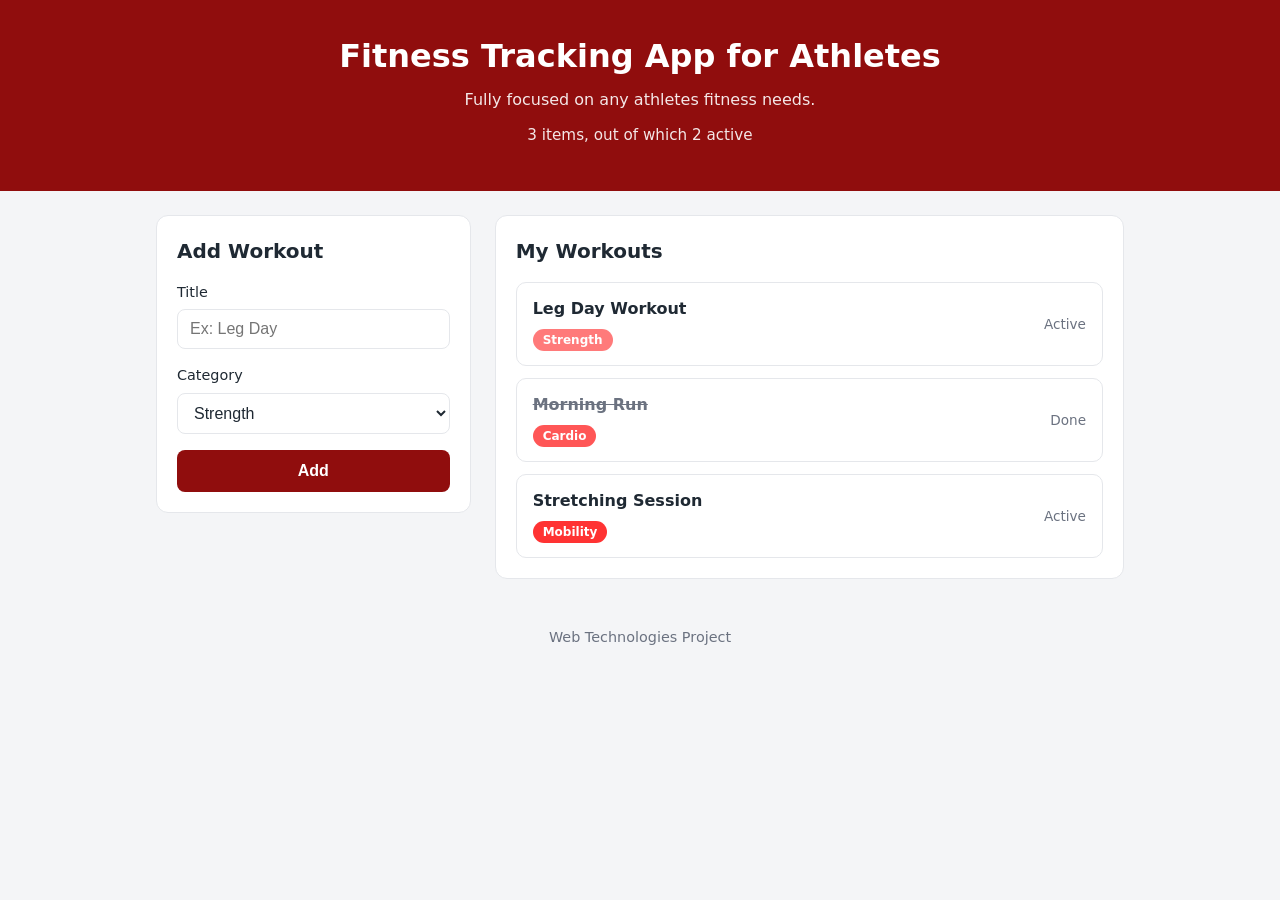
==== frontend/static/index.html @ 55c62405 "Text update for etapa-01" ====
<!DOCTYPE html>
<html lang="en">
<head>
    <meta charset="UTF-8" />
    <meta name="viewport" content="width=device-width, initial-scale=1.0" />
    <title>Fitness Tracking App - Mockup</title>
    <link rel="stylesheet" href="styles/style.css" />
</head>
<body>
    <header class="app-header">
        <h1>Fitness Tracking App for Athletes</h1>
        <p>Fully focused on any athletes fitness needs.</p>
        <p class="app-count">3 items, out of which 2 active</p>
    </header>
    <main class="container">
        <section class="panel">
            <h2>Add Workout</h2>
            <form class="item-form">
                <label>Title <input type="text" name="title" placeholder="Ex: Leg Day" /></label>
                <label>Category
                    <select name="category">
                        <option value="strength">Strength</option>
                        <option value="cardio">Cardio</option>
                        <option value="mobility">Mobility</option>
                    </select>
                </label>
                <button type="submit">Add</button>
            </form>
        </section>
        <section class="panel">
            <h2>My Workouts</h2>
            <ul class="item-list">
                <li class="item-card">
                    <div>
                        <h3>Leg Day Workout</h3>
                        <span class="badge badge-strength">Strength</span>
                    </div>
                    <span class="status">Active</span>
                </li>
                <li class="item-card done">
                    <div>
                        <h3>Morning Run</h3>
                        <span class="badge badge-cardio">Cardio</span>
                    </div>
                    <span class="status">Done</span>
                </li>
                <li class="item-card">
                    <div>
                        <h3>Stretching Session</h3>
                        <span class="badge badge-mobility">Mobility</span>
                    </div>
                    <span class="status">Active</span>
                </li>
            </ul>
        </section>
    </main>
    <footer class="app-footer">Web Technologies Project</footer>
</body>
</html>
---- frontend/static/styles/style.css ----
* {
  box-sizing: border-box;
}

:root {
  --bg: #f4f5f7;
  --card: #ffffff;
  --text: #1f2933;
  --muted: #6b7280;
  --accent: #900d0d;
  --accent-dark: #ff0000;
  --accent-soft: #ede9fe;
  --border: #e5e7eb;
}

body {
  margin: 0;
  font-family: system-ui, -apple-system, "Segoe UI", Roboto, sans-serif;
  background: var(--bg);
  color: var(--text);
  line-height: 1.5;
}

.app-header {
  background: var(--accent);
  color: #ffffff;
  text-align: center;
  padding: 32px 16px;
}

.app-header h1 {
  margin: 0 0 8px 0;
  font-size: 2rem;
}

.app-header p {
  margin: 0 0 12px 0;
  opacity: 0.9;
}

.app-count {
  font-size: 0.95rem;
  opacity: 0.8;
}

.container {
  max-width: 1000px;
  margin: 24px auto;
  padding: 0 16px;
  display: grid;
  grid-template-columns: 1fr 2fr;
  gap: 24px;
  align-items: start;
}

.panel {
  background: var(--card);
  border: 1px solid var(--border);
  border-radius: 12px;
  padding: 20px;
}

.panel h2 {
  margin-top: 0;
  font-size: 1.25rem;
  margin-bottom: 16px;
}

.item-form {
  display: flex;
  flex-direction: column;
  gap: 16px;
}

.item-form label {
  display: flex;
  flex-direction: column;
  gap: 6px;
  font-weight: 500;
  font-size: 0.9rem;
}

.item-form input,
.item-form select {
  padding: 10px 12px;
  border: 1px solid var(--border);
  border-radius: 8px;
  background: var(--card);
  color: var(--text);
  font-size: 1rem;
}

.item-form input:focus,
.item-form select:focus {
  outline: none;
  border-color: var(--accent);
}

.item-form button {
  background: var(--accent);
  color: #ffffff;
  border: none;
  border-radius: 8px;
  padding: 12px;
  font-size: 1rem;
  font-weight: 600;
  cursor: pointer;
  transition: background 0.2s;
}

.item-form button:hover {
  background: var(--accent-dark);
}

.item-list {
  list-style: none;
  padding: 0;
  margin: 0;
  display: flex;
  flex-direction: column;
  gap: 12px;
}

.item-card {
  display: flex;
  justify-content: space-between;
  align-items: center;
  padding: 14px 16px;
  border: 1px solid var(--border);
  border-radius: 10px;
  background: var(--card);
  transition: border-color 0.2s, background 0.2s;
}

.item-card:hover {
  border-color: var(--accent);
  background: var(--accent-soft);
}

.item-card div h3 {
  margin: 0 0 6px 0;
  font-size: 1rem;
}

.badge {
  display: inline-block;
  padding: 2px 10px;
  border-radius: 50px;
  font-size: 0.75rem;
  font-weight: 600;
  color: #ffffff;
  background: var(--accent);
}

.badge-strength {
  background: #ff7a7a;
}

.badge-cardio {
  background: #ff5656;
}

.badge-mobility {
  background: #ff3333;
}

.status {
  font-size: 0.85rem;
  font-weight: 500;
  color: var(--muted);
}

.item-card.done h3 {
  text-decoration: line-through;
  color: var(--muted);
}

.app-footer {
  text-align: center;
  padding: 24px;
  color: var(--muted);
  font-size: 0.9rem;
}

:focus-visible {
  outline: 2px solid var(--accent);
  outline-offset: 2px;
}

@media (max-width: 700px) {
  .container {
    grid-template-columns: 1fr;
  }
}

@media (prefers-color-scheme: dark) {
  :root {
    --bg: #14121d;
    --card: #1e1b2e;
    --text: #e5e7eb;
    --muted: #9ca3af;
    --border: #352f4d;
    --accent-soft: #2a2342;
  }
}
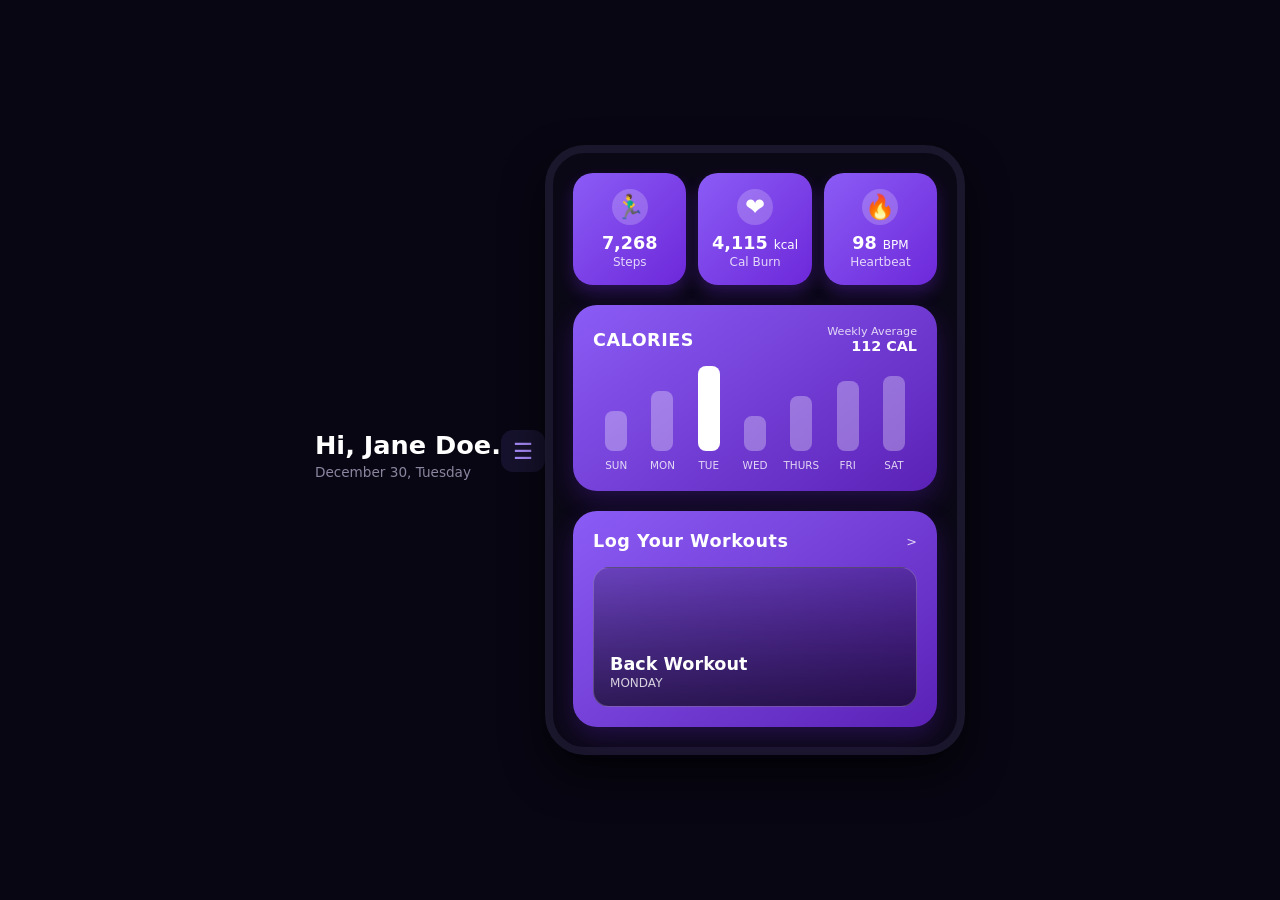
==== commit 0de6357a: ""Stage 2: data logic in JavaScript + updated HTML & CSS"" ====
--- a/frontend/static/index.html
+++ b/frontend/static/index.html
@@ -3,57 +3,69 @@
 <head>
     <meta charset="UTF-8" />
     <meta name="viewport" content="width=device-width, initial-scale=1.0" />
-    <title>Fitness Tracking App - Mockup</title>
+    <title>Fitness Tracking App</title>
     <link rel="stylesheet" href="styles/style.css" />
 </head>
 <body>
     <header class="app-header">
-        <h1>Fitness Tracking App for Athletes</h1>
-        <p>Fully focused on any athletes fitness needs.</p>
-        <p class="app-count">3 items, out of which 2 active</p>
+        <div class="header-top">
+            <div>
+                <h1>Hi, Jane Doe.</h1>
+                <p>December 30, Tuesday</p>
+            </div>
+            <span class="menu-icon">☰</span>
+        </div>
     </header>
+
     <main class="container">
-        <section class="panel">
-            <h2>Add Workout</h2>
-            <form class="item-form">
-                <label>Title <input type="text" name="title" placeholder="Ex: Leg Day" /></label>
-                <label>Category
-                    <select name="category">
-                        <option value="strength">Strength</option>
-                        <option value="cardio">Cardio</option>
-                        <option value="mobility">Mobility</option>
-                    </select>
-                </label>
-                <button type="submit">Add</button>
-            </form>
+        <section class="metrics-grid">
+            <div class="metric-card">
+                <div class="metric-icon">🏃‍♂️</div>
+                <div class="metric-value">7,268</div>
+                <div class="metric-label">Steps</div>
+            </div>
+            <div class="metric-card">
+                <div class="metric-icon">❤️</div>
+                <div class="metric-value">4,115 <span class="unit">kcal</span></div>
+                <div class="metric-label">Cal Burn</div>
+            </div>
+            <div class="metric-card">
+                <div class="metric-icon">🔥</div>
+                <div class="metric-value">98 <span class="unit">BPM</span></div>
+                <div class="metric-label">Heartbeat</div>
+            </div>
         </section>
-        <section class="panel">
-            <h2>My Workouts</h2>
-            <ul class="item-list">
-                <li class="item-card">
-                    <div>
-                        <h3>Leg Day Workout</h3>
-                        <span class="badge badge-strength">Strength</span>
-                    </div>
-                    <span class="status">Active</span>
-                </li>
-                <li class="item-card done">
-                    <div>
-                        <h3>Morning Run</h3>
-                        <span class="badge badge-cardio">Cardio</span>
-                    </div>
-                    <span class="status">Done</span>
-                </li>
-                <li class="item-card">
-                    <div>
-                        <h3>Stretching Session</h3>
-                        <span class="badge badge-mobility">Mobility</span>
-                    </div>
-                    <span class="status">Active</span>
-                </li>
-            </ul>
+
+        <section class="panel calories-panel">
+            <div class="panel-header-row">
+                <h2>CALORIES</h2>
+                <span class="sub-text">Weekly Average<br><strong>112 CAL</strong></span>
+            </div>
+            <div class="chart-bars">
+                <div class="bar-col"><span></span><label>SUN</label></div>
+                <div class="bar-col"><span></span><label>MON</label></div>
+                <div class="bar-col active"><span></span><label>TUE</label></div>
+                <div class="bar-col"><span></span><label>WED</label></div>
+                <div class="bar-col"><span></span><label>THURS</label></div>
+                <div class="bar-col"><span></span><label>FRI</label></div>
+                <div class="bar-col"><span></span><label>SAT</label></div>
+            </div>
+        </section>
+
+        <section class="panel plan-panel">
+            <div class="panel-header-row">
+                <h2>Log Your Workouts</h2>
+                <a href="#" class="view-all"> &gt;</a>
+            </div>
+            <div class="workout-banner-card">
+                <div class="workout-info">
+                    <h3>Back Workout</h3>
+                    <p>MONDAY</p>
+                </div>
+            </div>
         </section>
     </main>
-    <footer class="app-footer">Web Technologies Project</footer>
+
+    <script src="exercises.js"></script>
 </body>
 </html>
--- a/frontend/static/styles/style.css
+++ b/frontend/static/styles/style.css
@@ -2,204 +2,200 @@
   box-sizing: border-box;
 }
 
-:root {
-  --bg: #f4f5f7;
-  --card: #ffffff;
-  --text: #1f2933;
-  --muted: #6b7280;
-  --accent: #900d0d;
-  --accent-dark: #ff0000;
-  --accent-soft: #ede9fe;
-  --border: #e5e7eb;
-}
-
 body {
   margin: 0;
   font-family: system-ui, -apple-system, "Segoe UI", Roboto, sans-serif;
-  background: var(--bg);
-  color: var(--text);
-  line-height: 1.5;
+  background: #080612;
+  color: #ffffff;
+  display: flex;
+  justify-content: center;
+  align-items: center;
+  min-height: 100vh;
+}
+
+.container {
+  width: 100%;
+  max-width: 420px;
+  background: #0b0816;
+  padding: 20px;
+  display: flex;
+  flex-direction: column;
+  gap: 20px;
+  border-radius: 40px;
+  box-shadow: 0 20px 40px rgba(0, 0, 0, 0.6);
+  border: 8px solid #1a162b;
 }
 
 .app-header {
-  background: var(--accent);
+  padding: 10px 0 0 0;
+}
+
+.header-top {
+  display: flex;
+  justify-content: space-between;
+  align-items: flex-start;
+}
+
+.app-header h1 {
+  margin: 0 0 4px 0;
+  font-size: 1.6rem;
+  font-weight: 700;
+}
+
+.app-header p {
+  margin: 0;
+  color: #8c85a0;
+  font-size: 0.85rem;
+}
+
+.menu-icon {
+  font-size: 1.4rem;
+  color: #a78bfa;
+  cursor: pointer;
+  background: #16122d;
+  padding: 8px 12px;
+  border-radius: 12px;
+}
+
+.metrics-grid {
+  display: grid;
+  grid-template-columns: repeat(3, 1fr);
+  gap: 12px;
+}
+
+.metric-card {
+  background: linear-gradient(135deg, #8b5cf6 0%, #6d28d9 100%);
+  border-radius: 20px;
+  padding: 16px 10px;
+  display: flex;
+  flex-direction: column;
+  align-items: center;
+  text-align: center;
+  box-shadow: 0 8px 16px rgba(109, 40, 217, 0.3);
+}
+
+.metric-icon {
+  font-size: 1.5rem;
+  margin-bottom: 8px;
+  background: rgba(255, 255, 255, 0.2);
+  width: 36px;
+  height: 36px;
+  display: flex;
+  align-items: center;
+  justify-content: center;
+  border-radius: 50%;
+}
+
+.metric-value {
+  font-size: 1.1rem;
+  font-weight: 700;
+  margin-bottom: 2px;
+}
+
+.metric-value .unit {
+  font-size: 0.75rem;
+  font-weight: 500;
+}
+
+.metric-label {
+  font-size: 0.75rem;
+  color: rgba(255, 255, 255, 0.8);
+}
+
+.panel {
+  background: linear-gradient(145deg, #8b5cf6 0%, #5b21b6 100%);
+  border-radius: 24px;
+  padding: 20px;
+  box-shadow: 0 10px 25px rgba(91, 33, 182, 0.3);
+}
+
+.panel-header-row {
+  display: flex;
+  justify-content: space-between;
+  align-items: center;
+  margin-bottom: 16px;
+}
+
+.panel h2 {
+  margin: 0;
+  font-size: 1.1rem;
+  letter-spacing: 0.5px;
+  font-weight: 700;
+}
+
+.sub-text {
+  font-size: 0.7rem;
+  text-align: right;
+  color: rgba(255, 255, 255, 0.8);
+  line-height: 1.2;
+}
+
+.sub-text strong {
+  font-size: 0.9rem;
   color: #ffffff;
-  text-align: center;
-  padding: 32px 16px;
-}
-
-.app-header h1 {
-  margin: 0 0 8px 0;
-  font-size: 2rem;
-}
-
-.app-header p {
-  margin: 0 0 12px 0;
-  opacity: 0.9;
-}
-
-.app-count {
-  font-size: 0.95rem;
-  opacity: 0.8;
-}
-
-.container {
-  max-width: 1000px;
-  margin: 24px auto;
-  padding: 0 16px;
-  display: grid;
-  grid-template-columns: 1fr 2fr;
-  gap: 24px;
-  align-items: start;
-}
-
-.panel {
-  background: var(--card);
-  border: 1px solid var(--border);
-  border-radius: 12px;
-  padding: 20px;
-}
-
-.panel h2 {
-  margin-top: 0;
-  font-size: 1.25rem;
-  margin-bottom: 16px;
-}
-
-.item-form {
+}
+
+.view-all {
+  font-size: 0.8rem;
+  color: rgba(255, 255, 255, 0.8);
+  text-decoration: none;
+}
+
+.chart-bars {
+  display: flex;
+  justify-content: space-between;
+  align-items: flex-end;
+  height: 100px;
+  padding-top: 10px;
+}
+
+.bar-col {
   display: flex;
   flex-direction: column;
-  gap: 16px;
-}
-
-.item-form label {
-  display: flex;
-  flex-direction: column;
-  gap: 6px;
-  font-weight: 500;
-  font-size: 0.9rem;
-}
-
-.item-form input,
-.item-form select {
-  padding: 10px 12px;
-  border: 1px solid var(--border);
+  align-items: center;
+  gap: 8px;
+  flex: 1;
+}
+
+.bar-col span {
+  width: 22px;
+  height: 45px;
+  background: rgba(255, 255, 255, 0.3);
   border-radius: 8px;
-  background: var(--card);
-  color: var(--text);
-  font-size: 1rem;
-}
-
-.item-form input:focus,
-.item-form select:focus {
-  outline: none;
-  border-color: var(--accent);
-}
-
-.item-form button {
-  background: var(--accent);
-  color: #ffffff;
-  border: none;
-  border-radius: 8px;
-  padding: 12px;
-  font-size: 1rem;
-  font-weight: 600;
-  cursor: pointer;
-  transition: background 0.2s;
-}
-
-.item-form button:hover {
-  background: var(--accent-dark);
-}
-
-.item-list {
-  list-style: none;
-  padding: 0;
-  margin: 0;
-  display: flex;
-  flex-direction: column;
-  gap: 12px;
-}
-
-.item-card {
-  display: flex;
-  justify-content: space-between;
-  align-items: center;
-  padding: 14px 16px;
-  border: 1px solid var(--border);
-  border-radius: 10px;
-  background: var(--card);
-  transition: border-color 0.2s, background 0.2s;
-}
-
-.item-card:hover {
-  border-color: var(--accent);
-  background: var(--accent-soft);
-}
-
-.item-card div h3 {
-  margin: 0 0 6px 0;
-  font-size: 1rem;
-}
-
-.badge {
-  display: inline-block;
-  padding: 2px 10px;
-  border-radius: 50px;
+  transition: height 0.2s;
+}
+
+.bar-col:nth-child(1) span { height: 40px; }
+.bar-col:nth-child(2) span { height: 60px; }
+.bar-col:nth-child(3) span { height: 85px; background: #ffffff; }
+.bar-col:nth-child(4) span { height: 35px; }
+.bar-col:nth-child(5) span { height: 55px; }
+.bar-col:nth-child(6) span { height: 70px; }
+.bar-col:nth-child(7) span { height: 75px; }
+
+.bar-col label {
+  font-size: 0.65rem;
+  color: rgba(255, 255, 255, 0.8);
+}
+
+.workout-banner-card {
+  background: linear-gradient(rgba(0, 0, 0, 0.2), rgba(0, 0, 0, 0.6)), url('https://images.unsplash.com/photo-1534438327276-14e5300c3a48?auto=format&fit=crop&w=600&q=80') center/cover;
+  border-radius: 16px;
+  height: 140px;
+  padding: 16px;
+  display: flex;
+  align-items: flex-end;
+  border: 1px solid rgba(255, 255, 255, 0.2);
+}
+
+.workout-info h3 {
+  margin: 0 0 2px 0;
+  font-size: 1.1rem;
+  font-weight: 700;
+}
+
+.workout-info p {
+  margin: 0;
   font-size: 0.75rem;
-  font-weight: 600;
-  color: #ffffff;
-  background: var(--accent);
-}
-
-.badge-strength {
-  background: #ff7a7a;
-}
-
-.badge-cardio {
-  background: #ff5656;
-}
-
-.badge-mobility {
-  background: #ff3333;
-}
-
-.status {
-  font-size: 0.85rem;
-  font-weight: 500;
-  color: var(--muted);
-}
-
-.item-card.done h3 {
-  text-decoration: line-through;
-  color: var(--muted);
-}
-
-.app-footer {
-  text-align: center;
-  padding: 24px;
-  color: var(--muted);
-  font-size: 0.9rem;
-}
-
-:focus-visible {
-  outline: 2px solid var(--accent);
-  outline-offset: 2px;
-}
-
-@media (max-width: 700px) {
-  .container {
-    grid-template-columns: 1fr;
-  }
-}
-
-@media (prefers-color-scheme: dark) {
-  :root {
-    --bg: #14121d;
-    --card: #1e1b2e;
-    --text: #e5e7eb;
-    --muted: #9ca3af;
-    --border: #352f4d;
-    --accent-soft: #2a2342;
-  }
+  color: rgba(255, 255, 255, 0.8);
 }
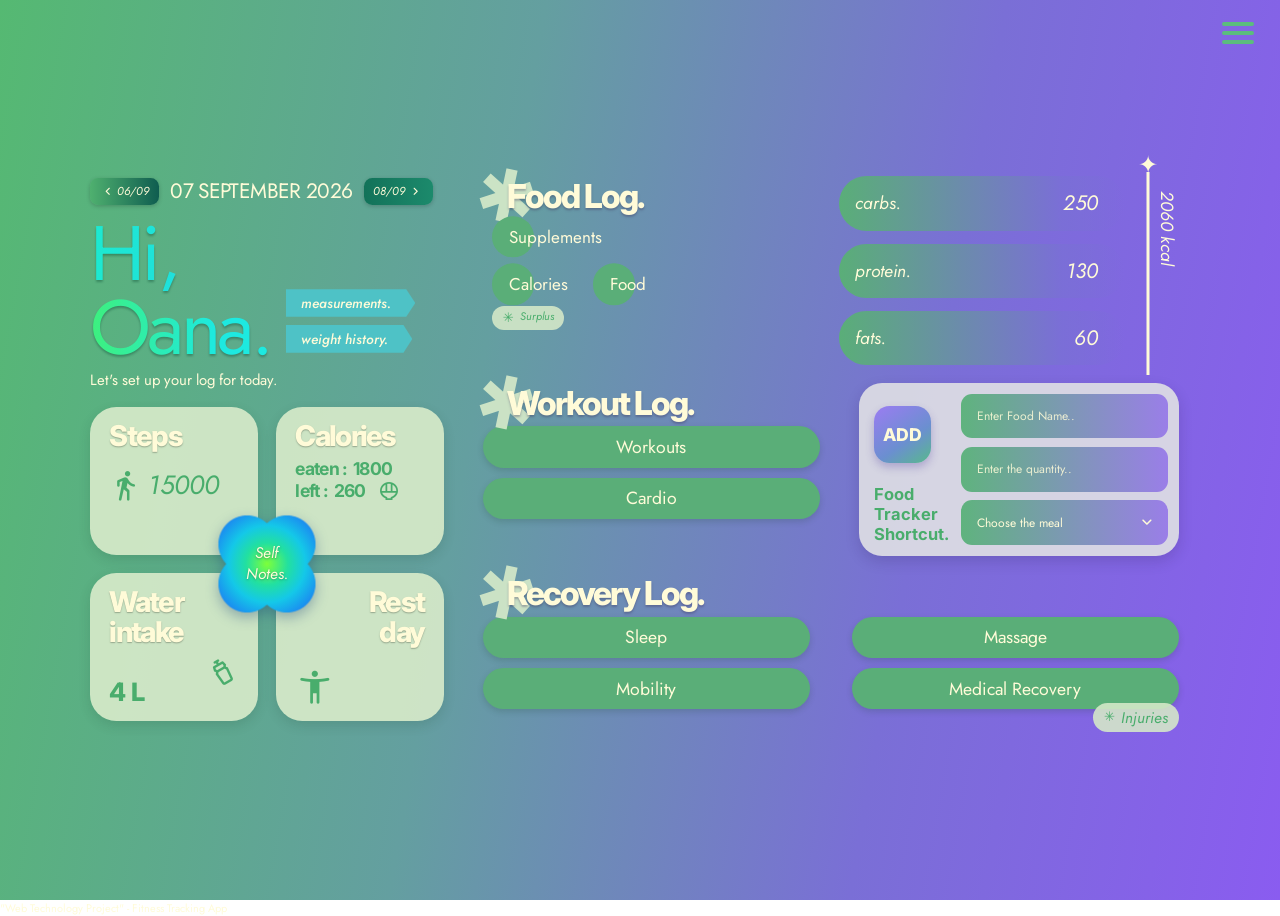
==== commit 45e04718: "Updated the HTML with the table names from the DB diagram + rewritten the CSS according to a persona" ====
--- a/frontend/static/index.html
+++ b/frontend/static/index.html
@@ -4,68 +4,159 @@
     <meta charset="UTF-8" />
     <meta name="viewport" content="width=device-width, initial-scale=1.0" />
     <title>Fitness Tracking App</title>
+    <link rel="preconnect" href="https://fonts.googleapis.com" />
+    <link rel="preconnect" href="https://fonts.gstatic.com" crossorigin />
+    <link href="https://fonts.googleapis.com/css2?family=Inter:wght@500;700;800&family=Jost:ital,wght@0,300;0,400;0,500;1,400;1,500&display=swap" rel="stylesheet" />
+    <link href="https://fonts.googleapis.com/css2?family=Material+Symbols+Rounded:opsz,wght,FILL,GRAD@24,500,0,0" rel="stylesheet" />
     <link rel="stylesheet" href="styles/style.css" />
 </head>
 <body>
-    <header class="app-header">
-        <div class="header-top">
-            <div>
-                <h1>Hi, Jane Doe.</h1>
-                <p>December 30, Tuesday</p>
+    <button type="button" class="menu-btn" aria-label="Menu">
+        <span></span><span></span><span></span>
+    </button>
+
+    <main class="dashboard">
+
+        <section class="left-col" aria-label="Daily summary">
+
+            <nav class="date-nav" aria-label="Date navigation">
+                <a href="#" id="prevDay" class="date-chip prev" aria-label="Previous day">
+                    <span class="material-symbols-rounded">chevron_left</span>
+                    <span id="prevLabel">06/09</span>
+                </a>
+                <h2 id="currentDate" class="current-date">07 September 2026</h2>
+                <a href="#" id="nextDay" class="date-chip next" aria-label="Next day">
+                    <span id="nextLabel">08/09</span>
+                    <span class="material-symbols-rounded">chevron_right</span>
+                </a>
+            </nav>
+
+            <div class="greeting-row">
+                <h1 class="greeting">
+                    <span class="hi">Hi,</span>
+                    <span class="name"><span id="userName">Oana</span>.</span>
+                </h1>
+                <div class="shortcuts">
+                    <button type="button" class="tag-link" data-table="Measurements">measurements.</button>
+                    <button type="button" class="tag-link" data-table="WeightHistory">weight history.</button>
+                </div>
             </div>
-            <span class="menu-icon">☰</span>
-        </div>
-    </header>
 
-    <main class="container">
-        <section class="metrics-grid">
-            <div class="metric-card">
-                <div class="metric-icon">🏃‍♂️</div>
-                <div class="metric-value">7,268</div>
-                <div class="metric-label">Steps</div>
-            </div>
-            <div class="metric-card">
-                <div class="metric-icon">❤️</div>
-                <div class="metric-value">4,115 <span class="unit">kcal</span></div>
-                <div class="metric-label">Cal Burn</div>
-            </div>
-            <div class="metric-card">
-                <div class="metric-icon">🔥</div>
-                <div class="metric-value">98 <span class="unit">BPM</span></div>
-                <div class="metric-label">Heartbeat</div>
+            <p class="subtitle">Let's set up your log for today.</p>
+
+            <div class="stat-grid">
+
+                <article class="stat-card steps" data-table="DailyLog.Steps">
+                    <h3>Steps</h3>
+                    <p class="stat-big">
+                        <span class="material-symbols-rounded">directions_walk</span>
+                        <span id="steps">15000</span>
+                    </p>
+                </article>
+
+                <article class="stat-card calories" data-table="DailyLog.CaloriesEaten">
+                    <h3>Calories</h3>
+                    <p class="stat-line">eaten : <b id="calEaten">1800</b></p>
+                    <p class="stat-line">left : <b id="calLeft">260</b>
+                        <span class="material-symbols-rounded">rice_bowl</span>
+                    </p>
+                </article>
+
+                <article class="stat-card water" data-table="DailyLog.WaterIntake">
+                    <h3>Water<br>intake</h3>
+                    <div class="water-row">
+                        <p class="stat-value" id="water">4 L</p>
+                        <span class="material-symbols-rounded water-icon">water_bottle</span>
+                    </div>
+                </article>
+
+                <article class="stat-card rest" data-table="Workouts">
+                    <h3>Rest<br>day</h3>
+                    <span class="material-symbols-rounded rest-icon">accessibility_new</span>
+                </article>
+
+                <!-- Buton central -->
+                <button type="button" class="self-notes" data-table="DailyLog.SelfNotes">
+                    <span>Self<br>Notes.</span>
+                </button>
             </div>
         </section>
 
-        <section class="panel calories-panel">
-            <div class="panel-header-row">
-                <h2>CALORIES</h2>
-                <span class="sub-text">Weekly Average<br><strong>112 CAL</strong></span>
+        <section class="food-log" aria-labelledby="foodLogTitle">
+            <div class="food-left">
+                <h2 class="section-title" id="foodLogTitle">Food Log.</h2>
+                <div class="chip-cloud">
+                    <button type="button" class="chip chip-wide" data-table="Supplements">Supplements</button>
+                    <button type="button" class="chip" data-table="Calories">Calories</button>
+                    <button type="button" class="chip" data-table="FoodTracker">Food</button>
+                    <button type="button" class="mini-tag" data-table="Calories.Surplus">
+                        <span class="star">✳</span> Surplus
+                    </button>
+                </div>
             </div>
-            <div class="chart-bars">
-                <div class="bar-col"><span></span><label>SUN</label></div>
-                <div class="bar-col"><span></span><label>MON</label></div>
-                <div class="bar-col active"><span></span><label>TUE</label></div>
-                <div class="bar-col"><span></span><label>WED</label></div>
-                <div class="bar-col"><span></span><label>THURS</label></div>
-                <div class="bar-col"><span></span><label>FRI</label></div>
-                <div class="bar-col"><span></span><label>SAT</label></div>
+
+            <div class="macros">
+                <button type="button" class="macro" style="--w:100%" data-table="NutritionalValues.Carbs">
+                    <span>carbs.</span><b id="carbs">250</b>
+                </button>
+                <button type="button" class="macro" style="--w:82%" data-table="NutritionalValues.Protein">
+                    <span>protein.</span><b id="protein">130</b>
+                </button>
+                <button type="button" class="macro" style="--w:64%" data-table="NutritionalValues.Fats">
+                    <span>fats.</span><b id="fats">60</b>
+                </button>
+                <button type="button" class="kcal-line" data-table="FoodTracker" aria-label="Total calories">
+                    <span class="spark">✦</span>
+                    <span class="kcal-text"><span id="kcal">2060</span> kcal</span>
+                </button>
             </div>
         </section>
 
-        <section class="panel plan-panel">
-            <div class="panel-header-row">
-                <h2>Log Your Workouts</h2>
-                <a href="#" class="view-all"> &gt;</a>
+
+        <section class="workout-log" aria-labelledby="workoutLogTitle">
+            <h2 class="section-title" id="workoutLogTitle">Workout Log.</h2>
+            <div class="btn-stack">
+                <button type="button" class="pill-btn" data-table="Workouts">Workouts</button>
+                <button type="button" class="pill-btn" data-table="Cardio">Cardio</button>
             </div>
-            <div class="workout-banner-card">
-                <div class="workout-info">
-                    <h3>Back Workout</h3>
-                    <p>MONDAY</p>
+        </section>
+
+    
+        <section class="tracker" aria-labelledby="trackerTitle">
+            <div class="tracker-side">
+                <button type="button" class="add-btn" data-table="FoodTracker">ADD</button>
+                <h2 class="tracker-title" id="trackerTitle">Food<br>Tracker<br>Shortcut.</h2>
+            </div>
+            <div class="tracker-fields">
+                <input class="field" type="text" name="food" placeholder="Enter Food Name.." aria-label="Food name" />
+                <input class="field" type="number" name="grams" min="1" placeholder="Enter the quantity.." aria-label="Quantity (grams)" />
+                <div class="select-wrap">
+                    <select class="field" name="meal" aria-label="Meal">
+                        <option value="" selected disabled>Choose the meal</option>
+                        <option>Breakfast</option>
+                        <option>Lunch</option>
+                        <option>Dinner</option>
+                        <option>Snack</option>
+                    </select>
+                    <span class="material-symbols-rounded">expand_more</span>
                 </div>
             </div>
         </section>
+
+        <section class="recovery-log" aria-labelledby="recoveryLogTitle">
+            <h2 class="section-title" id="recoveryLogTitle">Recovery Log.</h2>
+            <div class="btn-grid">
+                <button type="button" class="pill-btn" data-table="Sleep">Sleep</button>
+                <button type="button" class="pill-btn" data-table="Massage">Massage</button>
+                <button type="button" class="pill-btn" data-table="Mobility">Mobility</button>
+                <button type="button" class="pill-btn" data-table="MedicalRecovery">Medical Recovery</button>
+                <button type="button" class="mini-tag injuries-tag" data-table="Injuries">
+                    <span class="star">✳</span> Injuries
+                </button>
+            </div>
+        </section>
     </main>
-
+    <div>"Web Technology Project" - Fitness Tracking App</div>
     <script src="exercises.js"></script>
 </body>
 </html>
--- a/frontend/static/styles/style.css
+++ b/frontend/static/styles/style.css
@@ -1,201 +1,584 @@
-* {
-  box-sizing: border-box;
-}
+
+:root {
+  --cream: #fffbd8;
+  --green: #5aae78;
+  --green-hover: #4c9f6b;
+  --green-text: #49ad6c;
+  --card: rgba(214, 234, 201, 0.92);
+  --panel: rgba(222, 222, 228, 0.92);
+
+  --font-body: "Jost", system-ui, -apple-system, "Segoe UI", sans-serif;
+  --font-head: "Inter", system-ui, -apple-system, "Segoe UI", sans-serif;
+
+  --radius-xl: 2.4rem;
+  --title-shadow: 0 0.2rem 0.2rem rgba(60, 50, 90, 0.35);
+}
+
+
+html { font-size: clamp(9px, min(0.86vw, 1.55vh), 16px); }
+
+* { box-sizing: border-box; }
+
+html, body { margin: 0; }
 
 body {
+  min-height: 100vh;
+  font-family: var(--font-body);
+  color: var(--cream);
+  background: linear-gradient(100deg, #55b972 0%, #649fa0 38%, #7a6fd6 70%, #8a5cf0 100%) fixed;
+  overflow-x: hidden;
+}
+
+a { color: inherit; text-decoration: none; }
+
+button {
+  font: inherit;
+  color: inherit;
+  background: none;
+  border: 0;
+  padding: 0;
+  cursor: pointer;
+}
+
+:is(a, button, input, select):focus-visible {
+  outline: 3px solid var(--cream);
+  outline-offset: 3px;
+}
+
+.material-symbols-rounded { line-height: 1; user-select: none; }
+
+
+.menu-btn {
+  position: fixed;
+  top: 1.6rem;
+  right: 2rem;
+  z-index: 20;
+  display: flex;
+  flex-direction: column;
+  gap: 0.45rem;
+  padding: 0.4rem;
+}
+.menu-btn span {
+  width: 2.9rem;
+  height: 0.38rem;
+  border-radius: 0.2rem;
+  background: #5bbd7d;
+  transition: background 0.2s;
+}
+.menu-btn:hover span { background: var(--cream); }
+
+
+.dashboard {
+  max-width: 105rem;
+  min-height: 100vh;
+  margin: 0 auto;
+  padding: 3.2rem 3.5rem 2.4rem 2.5rem;
+  display: grid;
+  grid-template-columns: minmax(0, 1.05fr) minmax(0, 1fr) minmax(0, 0.95fr);
+  grid-template-areas:
+    "left food     food"
+    "left workout  tracker"
+    "left recovery recovery";
+  column-gap: 3.5rem;
+  row-gap: 1.6rem;
+  align-content: center;
+  align-items: start;
+}
+
+.left-col     { grid-area: left; max-width: 36rem; }
+.food-log     { grid-area: food; }
+.workout-log  { grid-area: workout; }
+.tracker      { grid-area: tracker; }
+.recovery-log { grid-area: recovery; }
+
+
+.date-nav {
+  display: flex;
+  align-items: center;
+  flex-wrap: nowrap;
+  gap: 1rem;
+}
+
+.date-chip {
+  flex-shrink: 0;
+  display: inline-flex;
+  align-items: center;
+  gap: 0.25rem;
+  padding: 0.5rem 0.9rem;
+  border-radius: 0.75rem;
+  background: linear-gradient(90deg, #127259, #1c8a6c);
+  font-style: italic;
+  font-size: 1.05rem;
+  white-space: nowrap;
+  box-shadow: 0 0.12rem 0.4rem rgba(0, 0, 0, 0.2);
+  transition: transform 0.15s, filter 0.15s;
+}
+.date-chip .material-symbols-rounded { font-size: 1.4rem; }
+.date-chip.prev { background: linear-gradient(90deg, #4fb06f, #0f5d50); }
+.date-chip:hover { transform: translateY(-2px); filter: brightness(1.1); }
+
+.current-date {
   margin: 0;
-  font-family: system-ui, -apple-system, "Segoe UI", Roboto, sans-serif;
-  background: #080612;
-  color: #ffffff;
-  display: flex;
-  justify-content: center;
+  font-weight: 400;
+  font-size: 1.9rem;
+  letter-spacing: -0.03em;
+  text-transform: uppercase;
+  white-space: nowrap;
+}
+
+
+.greeting-row {
+  display: flex;
+  align-items: flex-end;
+  gap: 1.4rem;
+  flex-wrap: wrap;
+}
+
+.greeting {
+  margin: 1rem 0 0;
+  display: flex;
+  flex-direction: column;
+  font-weight: 400;
+  font-size: 7rem;
+  line-height: 0.95;
+  letter-spacing: -0.045em;
+  filter: drop-shadow(0 0.2rem 0.12rem rgba(0, 60, 40, 0.35));
+}
+.greeting .hi,
+.greeting .name {
+  background-clip: text;
+  -webkit-background-clip: text;
+  color: transparent;
+}
+.greeting .hi   { background-image: linear-gradient(90deg, #1de9d0, #22d7e8); }
+.greeting .name { background-image: linear-gradient(90deg, #3ef07d, #1de9e0 70%); }
+
+.shortcuts {
+  display: flex;
+  flex-direction: column;
+  align-items: flex-start;
+  gap: 0.75rem;
+  padding-bottom: 1rem;
+}
+
+.tag-link {
+  padding: 0.35rem 2.2rem 0.35rem 1.4rem;
+  background: #4ec2c6;
+  font-style: italic;
+  font-weight: 500;
+  font-size: 1.25rem;
+  clip-path: polygon(0 0, 93% 0, 100% 50%, 93% 100%, 0 100%);
+  transition: background 0.2s, padding 0.2s;
+}
+.tag-link:hover { background: #38d6c5; padding-left: 1.8rem; }
+
+.subtitle { margin: 0.5rem 0 1.4rem; font-size: 1.35rem; }
+
+
+.stat-grid {
+  position: relative;
+  display: grid;
+  grid-template-columns: 1fr 1fr;
+  gap: 1.6rem;
+}
+
+.stat-card {
+  display: flex;
+  flex-direction: column;
+  min-height: 13.5rem;
+  padding: 1.3rem 1.8rem;
+  border-radius: var(--radius-xl);
+  background: var(--card);
+  color: var(--green-text);
+  box-shadow: 0 0.4rem 1.1rem rgba(30, 60, 40, 0.15);
+}
+
+.stat-card h3 {
+  margin: 0 0 0.6rem;
+  font-family: var(--font-head);
+  font-weight: 800;
+  font-size: 2.6rem;
+  letter-spacing: -0.06em;
+  line-height: 1.05;
+  color: var(--cream);
+  text-shadow: 0 0.12rem 0.12rem rgba(80, 90, 70, 0.45);
+}
+
+.stat-big {
+  display: flex;
   align-items: center;
-  min-height: 100vh;
-}
-
-.container {
-  width: 100%;
-  max-width: 420px;
-  background: #0b0816;
-  padding: 20px;
-  display: flex;
-  flex-direction: column;
-  gap: 20px;
-  border-radius: 40px;
-  box-shadow: 0 20px 40px rgba(0, 0, 0, 0.6);
-  border: 8px solid #1a162b;
-}
-
-.app-header {
-  padding: 10px 0 0 0;
-}
-
-.header-top {
+  gap: 0.5rem;
+  margin: 0.8rem 0 0;
+  font-style: italic;
+  font-size: 2.4rem;
+}
+.stat-big .material-symbols-rounded { font-size: 3rem; }
+
+.stat-line {
+  display: flex;
+  align-items: center;
+  gap: 0.5rem;
+  margin: 0 0 0.1rem;
+  font-family: var(--font-head);
+  font-weight: 700;
+  font-size: 1.6rem;
+  letter-spacing: -0.04em;
+}
+.stat-line .material-symbols-rounded { font-size: 2rem; margin-left: 0.6rem; }
+
+.water-row {
   display: flex;
   justify-content: space-between;
-  align-items: flex-start;
-}
-
-.app-header h1 {
-  margin: 0 0 4px 0;
-  font-size: 1.6rem;
-  font-weight: 700;
-}
-
-.app-header p {
+  align-items: flex-end;
+  margin-top: auto;
+}
+.stat-value {
   margin: 0;
-  color: #8c85a0;
-  font-size: 0.85rem;
-}
-
-.menu-icon {
+  font-family: var(--font-head);
+  font-weight: 800;
+  font-size: 2.3rem;
+}
+.water-icon { font-size: 2.8rem; transform: rotate(-30deg); margin-bottom: 1.8rem; }
+
+.stat-card.rest { text-align: right; }
+.rest-icon { align-self: flex-start; margin-top: auto; font-size: 3.6rem; }
+
+.self-notes {
+  --s: 9rem;
+  --r: 2.65rem;
+  position: absolute;
+  top: 50%;
+  left: 50%;
+  z-index: 2;
+  width: var(--s);
+  height: var(--s);
+  display: grid;
+  place-items: center;
+  transform: translate(-50%, -50%);
+  filter: drop-shadow(0 0.5rem 0.6rem rgba(20, 60, 120, 0.35));
+  transition: transform 0.2s;
+}
+.self-notes::before {
+  content: "";
+  position: absolute;
+  inset: 0;
+  background: radial-gradient(circle at 50% 50%, #7dff3a 0%, #22e0a0 30%, #14c8e8 55%, #1d7cf2 88%);
+  -webkit-mask:
+    radial-gradient(circle var(--r) at 30% 30%, #000 97%, transparent 100%),
+    radial-gradient(circle var(--r) at 70% 30%, #000 97%, transparent 100%),
+    radial-gradient(circle var(--r) at 30% 70%, #000 97%, transparent 100%),
+    radial-gradient(circle var(--r) at 70% 70%, #000 97%, transparent 100%),
+    linear-gradient(#000 0 0) center / 50% 50% no-repeat;
+          mask:
+    radial-gradient(circle var(--r) at 30% 30%, #000 97%, transparent 100%),
+    radial-gradient(circle var(--r) at 70% 30%, #000 97%, transparent 100%),
+    radial-gradient(circle var(--r) at 30% 70%, #000 97%, transparent 100%),
+    radial-gradient(circle var(--r) at 70% 70%, #000 97%, transparent 100%),
+    linear-gradient(#000 0 0) center / 50% 50% no-repeat;
+}
+.self-notes span {
+  position: relative;
+  font-style: italic;
   font-size: 1.4rem;
-  color: #a78bfa;
-  cursor: pointer;
-  background: #16122d;
-  padding: 8px 12px;
-  border-radius: 12px;
-}
-
-.metrics-grid {
-  display: grid;
-  grid-template-columns: repeat(3, 1fr);
-  gap: 12px;
-}
-
-.metric-card {
-  background: linear-gradient(135deg, #8b5cf6 0%, #6d28d9 100%);
-  border-radius: 20px;
-  padding: 16px 10px;
-  display: flex;
-  flex-direction: column;
-  align-items: center;
+  line-height: 1.35;
   text-align: center;
-  box-shadow: 0 8px 16px rgba(109, 40, 217, 0.3);
-}
-
-.metric-icon {
-  font-size: 1.5rem;
-  margin-bottom: 8px;
-  background: rgba(255, 255, 255, 0.2);
-  width: 36px;
-  height: 36px;
-  display: flex;
-  align-items: center;
-  justify-content: center;
+  text-shadow: 0 0.06rem 0.2rem rgba(0, 60, 80, 0.4);
+}
+.self-notes:hover { transform: translate(-50%, -50%) scale(1.07); }
+
+.section-title {
+  position: relative;
+  isolation: isolate;
+  margin: 0 0 0.3rem 2.2rem;
+  font-family: var(--font-head);
+  font-weight: 800;
+  font-size: 3rem;
+  letter-spacing: -0.06em;
+  color: var(--cream);
+  text-shadow: var(--title-shadow);
+}
+.section-title::before {
+  content: "✱";
+  position: absolute;
+  z-index: -1;
+  left: -0.42em;
+  top: 50%;
+  font-size: 2.2em;
+  line-height: 1;
+  color: rgba(214, 234, 201, 0.9);
+  text-shadow: none;
+  transform: translateY(-50%) rotate(12deg);
+  pointer-events: none;
+}
+
+.food-log {
+  display: grid;
+  grid-template-columns: auto 1fr;
+  gap: 1.5rem;
+  align-items: start;
+}
+
+.chip-cloud {
+  display: grid;
+  grid-template-columns: auto auto;
+  justify-content: start;
+  column-gap: 1.9rem;
+  row-gap: 1.1rem;
+  padding-left: 0.9rem;
+}
+
+.chip {
+  position: relative;
+  isolation: isolate;
+  justify-self: start;
+  padding: 0.5rem 0.4rem 0.5rem 1.5rem;
+  font-size: 1.55rem;
+  text-align: left;
+}
+.chip::before {
+  content: "";
+  position: absolute;
+  z-index: -1;
+  left: 0;
+  top: 50%;
+  width: 3.75rem;
+  height: 3.75rem;
   border-radius: 50%;
-}
-
-.metric-value {
-  font-size: 1.1rem;
-  font-weight: 700;
-  margin-bottom: 2px;
-}
-
-.metric-value .unit {
-  font-size: 0.75rem;
-  font-weight: 500;
-}
-
-.metric-label {
-  font-size: 0.75rem;
-  color: rgba(255, 255, 255, 0.8);
-}
-
-.panel {
-  background: linear-gradient(145deg, #8b5cf6 0%, #5b21b6 100%);
-  border-radius: 24px;
-  padding: 20px;
-  box-shadow: 0 10px 25px rgba(91, 33, 182, 0.3);
-}
-
-.panel-header-row {
+  background: var(--green);
+  transform: translateY(-50%);
+  transition: width 0.25s, border-radius 0.25s;
+}
+.chip:hover::before { width: calc(100% + 1.75rem); border-radius: 1.9rem; }
+.chip-wide { grid-column: 1 / -1; }
+
+.mini-tag {
+  display: inline-flex;
+  align-items: relative;
+  gap: 0.6rem;
+  justify-self: start;
+  margin-top: -0.75rem;
+  padding: 0.25rem 0.9rem;
+  border-radius: 999px;
+  background: rgba(214, 234, 201, 0.88);
+  color: var(--green-text);
+  font-style: italic;
+  font-size: 1rem;
+  transition: background 0.2s;
+}
+.mini-tag .star { font-style: normal; font-size: 1.2rem; }
+.mini-tag:hover { background: var(--cream); }
+
+.macros {
+  position: relative;
+  display: flex;
+  flex-direction: column;
+  align-items: flex-end;
+  gap: 1.2rem;
+  padding: 0 4.9rem 0 0;
+}
+
+.macro {
+  width: var(--w, 80%);
+  max-width: 26rem;
   display: flex;
   justify-content: space-between;
   align-items: center;
-  margin-bottom: 16px;
-}
-
-.panel h2 {
+  padding: 1.1rem 2.5rem 1.1rem 1.4rem;
+  border-radius: 999px;
+  background: linear-gradient(90deg, #5aae78 0%, rgba(122, 111, 214, 0.85) 78%, rgba(139, 92, 246, 0) 100%);
+  font-style: italic;
+  font-size: 1.6rem;
+  transition: transform 0.2s, filter 0.2s;
+}
+.macro b { font-weight: 400; font-size: 1.9rem; }
+.macro:hover { transform: translateX(-0.4rem); filter: brightness(1.08); }
+
+.kcal-line {
+  position: absolute;
+  top: -2.1rem;
+  bottom: -0.9rem;
+  right: 1.9rem;
+  width: 1.9rem;
+  display: flex;
+  flex-direction: column;
+  align-items: center;
+}
+.kcal-line::before {
+  content: "";
+  position: absolute;
+  top: 1.75rem;
+  bottom: 0;
+  left: 50%;
+  width: 3px;
+  background: var(--cream);
+  transform: translateX(-50%);
+}
+.spark { font-size: 2.2rem; line-height: 1; }
+.kcal-text {
+  position: absolute;
+  top: 3.4rem;
+  left: 1.5rem;
+  writing-mode: vertical-rl;
+  white-space: nowrap;
+  font-style: italic;
+  font-size: 1.6rem;
+}
+.kcal-line:hover { filter: drop-shadow(0 0 0.4rem rgba(255, 251, 216, 0.8)); }
+
+.pill-btn {
+  display: block;
+  width: 100%;
+  padding: 0.7rem 1.5rem;
+  border-radius: 999px;
+  background: var(--green);
+  color: var(--cream);
+  font-size: 1.6rem;
+  text-align: center;
+  box-shadow: 0 0.25rem 0.6rem rgba(30, 70, 50, 0.2);
+  transition: background 0.2s, transform 0.2s;
+}
+.pill-btn:hover { background: var(--green-hover); transform: translateY(-2px); }
+
+.btn-stack {
+  display: flex;
+  flex-direction: column;
+  gap: 0.9rem;
+}
+
+.tracker {
+  display: grid;
+  grid-template-columns: auto 1fr;
+  gap: 1.1rem;
+  padding: 1rem;
+  border-radius: 2.1rem;
+  background: var(--panel);
+  color: var(--green-text);
+  box-shadow: 0 0.5rem 1.25rem rgba(40, 30, 80, 0.18);
+}
+
+.tracker-side {
+  display: flex;
+  flex-direction: column;
+  justify-content: space-between;
+  gap: 1rem;
+  padding: 1.1rem 0 0 0.4rem;
+}
+
+.add-btn {
+  width: 5.2rem;
+  height: 5.2rem;
+  border-radius: 1.4rem;
+  background: linear-gradient(145deg, #9b7cf2, #6b8fd0 60%, #58b98c);
+  color: var(--cream);
+  font-family: var(--font-head);
+  font-weight: 800;
+  font-size: 1.6rem;
+  box-shadow: 0 0.4rem 0.75rem rgba(80, 60, 160, 0.3);
+  transition: transform 0.2s;
+}
+.add-btn:hover { transform: scale(1.06); }
+
+.tracker-title {
   margin: 0;
-  font-size: 1.1rem;
-  letter-spacing: 0.5px;
+  font-family: var(--font-head);
   font-weight: 700;
-}
-
-.sub-text {
-  font-size: 0.7rem;
-  text-align: right;
-  color: rgba(255, 255, 255, 0.8);
+  font-size: 1.5rem;
   line-height: 1.2;
 }
 
-.sub-text strong {
-  font-size: 0.9rem;
-  color: #ffffff;
-}
-
-.view-all {
-  font-size: 0.8rem;
-  color: rgba(255, 255, 255, 0.8);
-  text-decoration: none;
-}
-
-.chart-bars {
-  display: flex;
-  justify-content: space-between;
-  align-items: flex-end;
-  height: 100px;
-  padding-top: 10px;
-}
-
-.bar-col {
-  display: flex;
-  flex-direction: column;
-  align-items: center;
-  gap: 8px;
-  flex: 1;
-}
-
-.bar-col span {
-  width: 22px;
-  height: 45px;
-  background: rgba(255, 255, 255, 0.3);
-  border-radius: 8px;
-  transition: height 0.2s;
-}
-
-.bar-col:nth-child(1) span { height: 40px; }
-.bar-col:nth-child(2) span { height: 60px; }
-.bar-col:nth-child(3) span { height: 85px; background: #ffffff; }
-.bar-col:nth-child(4) span { height: 35px; }
-.bar-col:nth-child(5) span { height: 55px; }
-.bar-col:nth-child(6) span { height: 70px; }
-.bar-col:nth-child(7) span { height: 75px; }
-
-.bar-col label {
-  font-size: 0.65rem;
-  color: rgba(255, 255, 255, 0.8);
-}
-
-.workout-banner-card {
-  background: linear-gradient(rgba(0, 0, 0, 0.2), rgba(0, 0, 0, 0.6)), url('https://images.unsplash.com/photo-1534438327276-14e5300c3a48?auto=format&fit=crop&w=600&q=80') center/cover;
-  border-radius: 16px;
-  height: 140px;
-  padding: 16px;
-  display: flex;
-  align-items: flex-end;
-  border: 1px solid rgba(255, 255, 255, 0.2);
-}
-
-.workout-info h3 {
-  margin: 0 0 2px 0;
-  font-size: 1.1rem;
-  font-weight: 700;
-}
-
-.workout-info p {
-  margin: 0;
-  font-size: 0.75rem;
-  color: rgba(255, 255, 255, 0.8);
+.tracker-fields {
+  display: flex;
+  flex-direction: column;
+  gap: 0.8rem;
+}
+
+.field {
+  width: 100%;
+  padding: 1.2rem 1.4rem;
+  border: 0;
+  border-radius: 1rem;
+  background: linear-gradient(90deg, #5fb37e, #9a7ee8);
+  color: var(--cream);
+  font: 400 1.1rem var(--font-body);
+  outline: none;
+  transition: box-shadow 0.2s;
+}
+.field::placeholder { color: rgba(255, 251, 216, 0.85); }
+.field:focus { box-shadow: 0 0 0 3px rgba(255, 251, 216, 0.75); }
+.field[type="number"] { -moz-appearance: textfield; appearance: textfield; }
+.field::-webkit-outer-spin-button,
+.field::-webkit-inner-spin-button { -webkit-appearance: none; margin: 0; }
+
+.select-wrap { position: relative; }
+.select-wrap select { appearance: none; -webkit-appearance: none; cursor: pointer; padding-right: 3.1rem; }
+.select-wrap select:invalid,
+.select-wrap select option[value=""] { color: rgba(255, 251, 216, 0.85); }
+.select-wrap option { color: #2e2a45; }
+.select-wrap .material-symbols-rounded {
+  position: absolute;
+  right: 1rem;
+  top: 50%;
+  transform: translateY(-50%);
+  font-size: 1.8rem;
+  color: var(--cream);
+  pointer-events: none;
+}
+
+
+.btn-grid {
+  display: grid;
+  grid-template-columns: 1fr 1fr;
+  gap: 0.9rem 3.75rem;
+}
+.injuries-tag {
+  grid-column: 2;
+  justify-self: end;
+  position: relative;
+  z-index: 1;
+  margin-top: -1.5rem;
+  padding: 0.35rem 1rem;
+  font-size: 1.4rem;
+}
+
+
+@media (max-width: 1100px) {
+  html { font-size: 14px; }
+
+  .dashboard {
+    max-width: 640px;
+    min-height: 0;
+    padding: 5rem 1.5rem 2.5rem;
+    grid-template-columns: minmax(0, 1fr);
+    grid-template-areas:
+      "left"
+      "tracker"
+      "food"
+      "workout"
+      "recovery";
+    row-gap: 2.8rem;
+  }
+  .left-col { max-width: none; }
+}
+
+@media (max-width: 600px) {
+  html { font-size: 12px; }
+
+  .dashboard { padding: 4.5rem 1rem 2rem; }
+
+  .date-nav { gap: 0.5rem; }
+  .current-date { font-size: 1.5rem; }
+
+  .greeting { font-size: 6rem; }
+  .stat-card { min-height: 12rem; padding: 1.2rem; border-radius: 1.9rem; }
+  .stat-card h3 { font-size: 2.1rem; }
+  .stat-big { font-size: 1.9rem; }
+  .stat-big .material-symbols-rounded { font-size: 2.3rem; }
+  .stat-line { font-size: 1.35rem; }
+
+  .food-log { grid-template-columns: 1fr; gap: 2.5rem; }
+
+  .tracker { grid-template-columns: 1fr; }
+  .tracker-side { flex-direction: row; align-items: center; padding: 0.3rem; }
+  .tracker-title br { display: none; }
+  .add-btn { order: 2; flex-shrink: 0; }
 }
